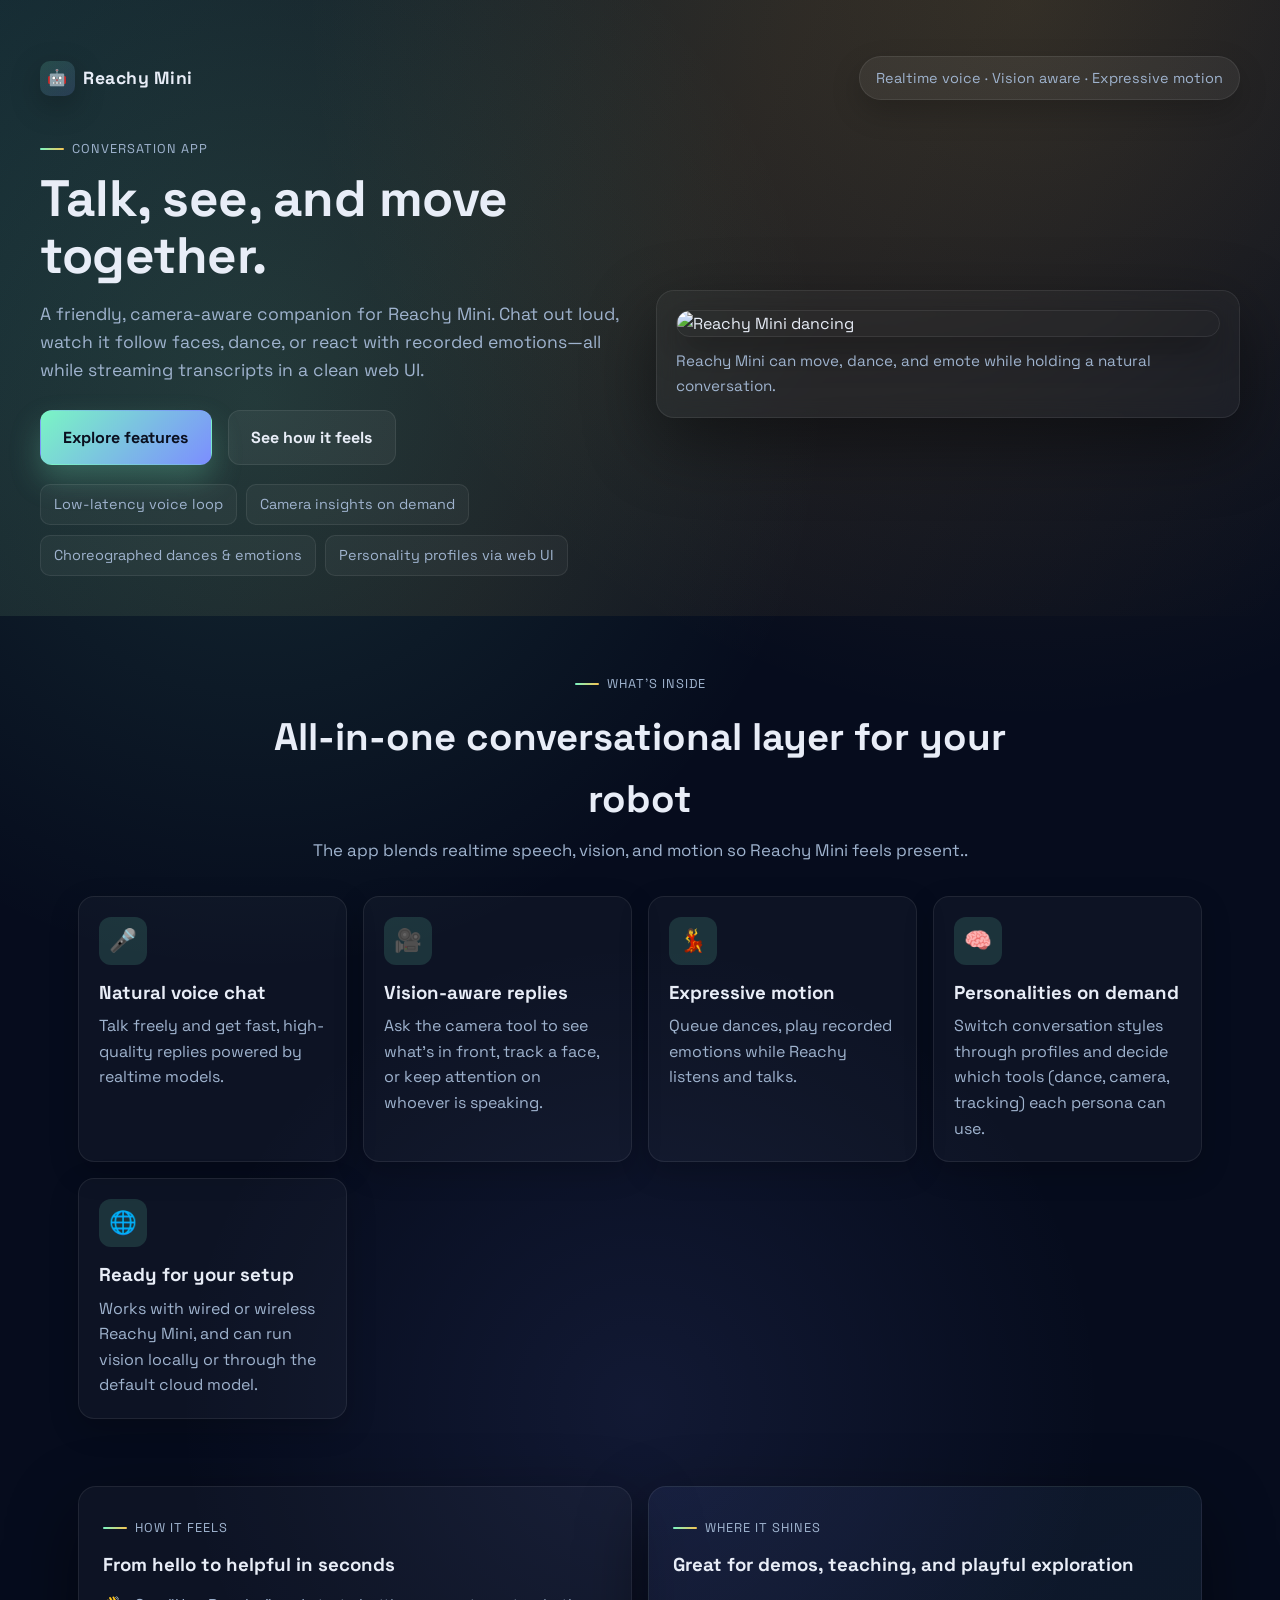
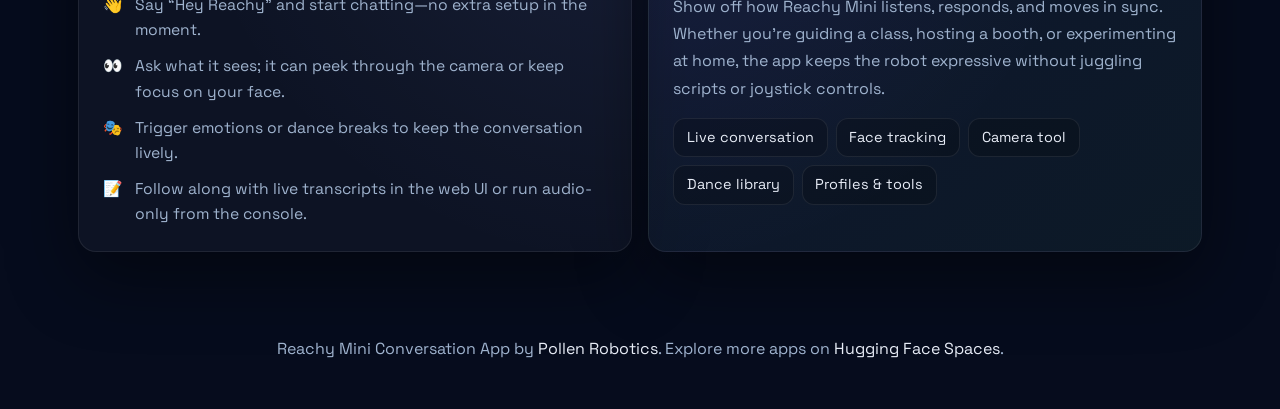
==== index.html @ 769aee8a "62 appify the demo (#122) Co-authored-by: Andres Marafioti <andimarafioti@gmail.com>" ====
<!doctype html>
<html>

<head>
	<meta charset="utf-8" />
	<meta name="viewport" content="width=device-width, initial-scale=1" />
	<title>Reachy Mini Conversation App</title>
	<link rel="preconnect" href="https://fonts.googleapis.com">
	<link rel="preconnect" href="https://fonts.gstatic.com" crossorigin>
	<link href="https://fonts.googleapis.com/css2?family=Space+Grotesk:wght@400;500;600;700&family=Manrope:wght@400;500;600&display=swap" rel="stylesheet">
	<link rel="stylesheet" href="style.css" />
</head>

<body>
	<header class="hero">
		<div class="topline">
			<div class="brand">
				<span class="logo">🤖</span>
				<span class="brand-name">Reachy Mini</span>
			</div>
			<div class="pill">Realtime voice · Vision aware · Expressive motion</div>
		</div>
		<div class="hero-grid">
			<div class="hero-copy">
				<p class="eyebrow">Conversation App</p>
				<h1>Talk, see, and move together.</h1>
				<p class="lede">
					A friendly, camera-aware companion for Reachy Mini. Chat out loud, watch it follow faces, dance, or react with recorded emotions—all while streaming transcripts in a clean web UI.
				</p>
				<div class="hero-actions">
					<a class="btn primary" href="#highlights">Explore features</a>
					<a class="btn ghost" href="#story">See how it feels</a>
				</div>
				<div class="hero-badges">
					<span>Low-latency voice loop</span>
					<span>Camera insights on demand</span>
					<span>Choreographed dances & emotions</span>
					<span>Personality profiles via web UI</span>
				</div>
			</div>
			<div class="hero-visual">
				<div class="glass-card">
					<img src="docs/assets/reachy_mini_dance.gif" alt="Reachy Mini dancing" class="hero-gif">
					<p class="caption">Reachy Mini can move, dance, and emote while holding a natural conversation.</p>
				</div>
			</div>
		</div>
	</header>

	<section id="highlights" class="section features">
		<div class="section-header">
			<p class="eyebrow">What’s inside</p>
			<h2>All-in-one conversational layer for your robot</h2>
			<p class="intro">
				The app blends realtime speech, vision, and motion so Reachy Mini feels present..
			</p>
		</div>
		<div class="feature-grid">
			<div class="feature-card">
				<span class="icon">🎤</span>
				<h3>Natural voice chat</h3>
				<p>Talk freely and get fast, high-quality replies powered by realtime models.</p>
			</div>
			<div class="feature-card">
				<span class="icon">🎥</span>
				<h3>Vision-aware replies</h3>
				<p>Ask the camera tool to see what’s in front, track a face, or keep attention on whoever is speaking.</p>
			</div>
			<div class="feature-card">
				<span class="icon">💃</span>
				<h3>Expressive motion</h3>
				<p>Queue dances, play recorded emotions while Reachy listens and talks.</p>
			</div>
			<div class="feature-card">
				<span class="icon">🧠</span>
				<h3>Personalities on demand</h3>
				<p>Switch conversation styles through profiles and decide which tools (dance, camera, tracking) each persona can use.</p>
			</div>
			<div class="feature-card">
				<span class="icon">🌐</span>
				<h3>Ready for your setup</h3>
				<p>Works with wired or wireless Reachy Mini, and can run vision locally or through the default cloud model.</p>
			</div>
		</div>
	</section>

	<section id="story" class="section story">
		<div class="story-grid">
			<div class="story-card">
				<p class="eyebrow">How it feels</p>
				<h3>From hello to helpful in seconds</h3>
				<ul class="story-list">
					<li><span>👋</span> Say “Hey Reachy” and start chatting—no extra setup in the moment.</li>
					<li><span>👀</span> Ask what it sees; it can peek through the camera or keep focus on your face.</li>
					<li><span>🎭</span> Trigger emotions or dance breaks to keep the conversation lively.</li>
					<li><span>📝</span> Follow along with live transcripts in the web UI or run audio-only from the console.</li>
				</ul>
			</div>
			<div class="story-card secondary">
				<p class="eyebrow">Where it shines</p>
				<h3>Great for demos, teaching, and playful exploration</h3>
				<p class="story-text">
					Show off how Reachy Mini listens, responds, and moves in sync. Whether you’re guiding a class, hosting a booth, or experimenting at home, the app keeps the robot expressive without juggling scripts or joystick controls.
				</p>
				<div class="chips">
					<span class="chip">Live conversation</span>
					<span class="chip">Face tracking</span>
					<span class="chip">Camera tool</span>
					<span class="chip">Dance library</span>
					<span class="chip">Profiles & tools</span>
				</div>
			</div>
		</div>
	</section>

	<footer class="footer">
		<p>
			Reachy Mini Conversation App by <a href="https://github.com/pollen-robotics" target="_blank" rel="noopener">Pollen Robotics</a>.
			Explore more apps on <a href="https://huggingface.co/spaces/pollen-robotics/Reachy_Mini_Apps" target="_blank" rel="noopener">Hugging Face Spaces</a>.
		</p>
	</footer>

</body>

</html>
---- style.css ----
:root {
	--bg: #060c1d;
	--panel: #0c172b;
	--glass: rgba(17, 27, 48, 0.7);
	--card: rgba(255, 255, 255, 0.04);
	--accent: #7af5c4;
	--accent-2: #f6c452;
	--text: #e8edf7;
	--muted: #9fb3ce;
	--border: rgba(255, 255, 255, 0.08);
	--shadow: 0 25px 70px rgba(0, 0, 0, 0.45);
	font-family: "Space Grotesk", "Manrope", system-ui, -apple-system, sans-serif;
}

* {
	margin: 0;
	padding: 0;
	box-sizing: border-box;
}

body {
	background: radial-gradient(circle at 20% 20%, rgba(122, 245, 196, 0.12), transparent 30%),
		radial-gradient(circle at 80% 0%, rgba(246, 196, 82, 0.14), transparent 32%),
		radial-gradient(circle at 50% 70%, rgba(124, 142, 255, 0.1), transparent 30%),
		var(--bg);
	color: var(--text);
	min-height: 100vh;
	line-height: 1.6;
	padding-bottom: 3rem;
}

a {
	color: inherit;
	text-decoration: none;
}

.hero {
	padding: 3.5rem clamp(1.5rem, 3vw, 3rem) 2.5rem;
	position: relative;
	overflow: hidden;
}

.hero::after {
	content: "";
	position: absolute;
	inset: 0;
	background: linear-gradient(120deg, rgba(122, 245, 196, 0.12), rgba(246, 196, 82, 0.08), transparent);
	pointer-events: none;
}

.topline {
	display: flex;
	align-items: center;
	justify-content: space-between;
	max-width: 1200px;
	margin: 0 auto 2rem;
	position: relative;
	z-index: 2;
}

.brand {
	display: flex;
	align-items: center;
	gap: 0.5rem;
	font-weight: 700;
	letter-spacing: 0.5px;
	color: var(--text);
}

.logo {
	display: inline-flex;
	align-items: center;
	justify-content: center;
	width: 2.2rem;
	height: 2.2rem;
	border-radius: 10px;
	background: linear-gradient(145deg, rgba(122, 245, 196, 0.15), rgba(124, 142, 255, 0.15));
	box-shadow: 0 10px 30px rgba(0, 0, 0, 0.25);
}

.brand-name {
	font-size: 1.1rem;
}

.pill {
	background: rgba(255, 255, 255, 0.06);
	border: 1px solid var(--border);
	padding: 0.6rem 1rem;
	border-radius: 999px;
	color: var(--muted);
	font-size: 0.9rem;
	box-shadow: 0 12px 30px rgba(0, 0, 0, 0.2);
}

.hero-grid {
	display: grid;
	grid-template-columns: repeat(auto-fit, minmax(320px, 1fr));
	gap: clamp(1.5rem, 2.5vw, 2.5rem);
	max-width: 1200px;
	margin: 0 auto;
	position: relative;
	z-index: 2;
	align-items: center;
}

.hero-copy h1 {
	font-size: clamp(2.6rem, 4vw, 3.6rem);
	margin-bottom: 1rem;
	line-height: 1.1;
	letter-spacing: -0.5px;
}

.eyebrow {
	display: inline-flex;
	align-items: center;
	gap: 0.5rem;
	text-transform: uppercase;
	letter-spacing: 1px;
	font-size: 0.8rem;
	color: var(--muted);
	margin-bottom: 0.75rem;
}

.eyebrow::before {
	content: "";
	display: inline-block;
	width: 24px;
	height: 2px;
	background: linear-gradient(90deg, var(--accent), var(--accent-2));
	border-radius: 999px;
}

.lede {
	font-size: 1.1rem;
	color: var(--muted);
	max-width: 620px;
}

.hero-actions {
	display: flex;
	gap: 1rem;
	align-items: center;
	margin: 1.6rem 0 1.2rem;
	flex-wrap: wrap;
}

.btn {
	display: inline-flex;
	align-items: center;
	justify-content: center;
	gap: 0.6rem;
	padding: 0.85rem 1.4rem;
	border-radius: 12px;
	font-weight: 700;
	border: 1px solid transparent;
	cursor: pointer;
	transition: transform 0.2s ease, box-shadow 0.2s ease, background 0.2s ease, border-color 0.2s ease;
}

.btn.primary {
	background: linear-gradient(135deg, #7af5c4, #7c8eff);
	color: #0a0f1f;
	box-shadow: 0 15px 30px rgba(122, 245, 196, 0.25);
}

.btn.primary:hover {
	transform: translateY(-2px);
	box-shadow: 0 25px 45px rgba(122, 245, 196, 0.35);
}

.btn.ghost {
	background: rgba(255, 255, 255, 0.05);
	border-color: var(--border);
	color: var(--text);
}

.btn.ghost:hover {
	border-color: rgba(255, 255, 255, 0.3);
	transform: translateY(-2px);
}

.btn.wide {
	width: 100%;
	justify-content: center;
}

.hero-badges {
	display: flex;
	flex-wrap: wrap;
	gap: 0.6rem;
	color: var(--muted);
	font-size: 0.9rem;
}

.hero-badges span {
	padding: 0.5rem 0.8rem;
	border-radius: 10px;
	border: 1px solid var(--border);
	background: rgba(255, 255, 255, 0.04);
}

.hero-visual .glass-card {
	background: rgba(255, 255, 255, 0.03);
	border: 1px solid var(--border);
	border-radius: 18px;
	padding: 1.2rem;
	box-shadow: var(--shadow);
	backdrop-filter: blur(10px);
}

.hero-gif {
	width: 100%;
	display: block;
	border-radius: 14px;
	border: 1px solid var(--border);
	box-shadow: 0 12px 35px rgba(0, 0, 0, 0.35);
}

.caption {
	margin-top: 0.75rem;
	color: var(--muted);
	font-size: 0.95rem;
}

.section {
	max-width: 1200px;
	margin: 0 auto;
	padding: clamp(2rem, 4vw, 3.5rem) clamp(1.5rem, 3vw, 3rem);
}

.section-header {
	text-align: center;
	max-width: 780px;
	margin: 0 auto 2rem;
}

.section-header h2 {
	font-size: clamp(2rem, 3vw, 2.6rem);
	margin-bottom: 0.5rem;
}

.intro {
	color: var(--muted);
	font-size: 1.05rem;
}

.feature-grid {
	display: grid;
	grid-template-columns: repeat(auto-fit, minmax(240px, 1fr));
	gap: 1rem;
}

.feature-card {
	background: rgba(255, 255, 255, 0.03);
	border: 1px solid var(--border);
	border-radius: 16px;
	padding: 1.25rem;
	box-shadow: 0 10px 30px rgba(0, 0, 0, 0.2);
	transition: transform 0.2s ease, border-color 0.2s ease, box-shadow 0.2s ease;
}

.feature-card:hover {
	transform: translateY(-4px);
	border-color: rgba(122, 245, 196, 0.3);
	box-shadow: 0 18px 40px rgba(0, 0, 0, 0.3);
}

.feature-card .icon {
	width: 48px;
	height: 48px;
	border-radius: 12px;
	display: grid;
	place-items: center;
	background: rgba(122, 245, 196, 0.14);
	margin-bottom: 0.8rem;
	font-size: 1.4rem;
}

.feature-card h3 {
	margin-bottom: 0.35rem;
}

.feature-card p {
	color: var(--muted);
}

.story {
	padding-top: 1rem;
}

.story-grid {
	display: grid;
	grid-template-columns: repeat(auto-fit, minmax(280px, 1fr));
	gap: 1rem;
}

.story-card {
	background: rgba(255, 255, 255, 0.03);
	border: 1px solid var(--border);
	border-radius: 18px;
	padding: 1.5rem;
	box-shadow: var(--shadow);
}

.story-card.secondary {
	background: linear-gradient(145deg, rgba(124, 142, 255, 0.08), rgba(122, 245, 196, 0.06));
}

.story-card h3 {
	margin-bottom: 0.8rem;
}

.story-list {
	list-style: none;
	display: grid;
	gap: 0.7rem;
	color: var(--muted);
	font-size: 0.98rem;
}

.story-list li {
	display: flex;
	gap: 0.7rem;
	align-items: flex-start;
}

.story-text {
	color: var(--muted);
	line-height: 1.7;
	margin-bottom: 1rem;
}

.chips {
	display: flex;
	flex-wrap: wrap;
	gap: 0.5rem;
}

.chip {
	padding: 0.45rem 0.8rem;
	border-radius: 12px;
	background: rgba(0, 0, 0, 0.2);
	border: 1px solid var(--border);
	color: var(--text);
	font-size: 0.9rem;
}

.footer {
	text-align: center;
	color: var(--muted);
	padding: 2rem 1.5rem 0;
}

.footer a {
	color: var(--text);
	border-bottom: 1px solid transparent;
}

.footer a:hover {
	border-color: rgba(255, 255, 255, 0.5);
}

@media (max-width: 768px) {
	.hero {
		padding-top: 2.5rem;
	}

	.topline {
		flex-direction: column;
		gap: 0.8rem;
		align-items: flex-start;
	}

	.hero-actions {
		width: 100%;
	}

	.btn {
		width: 100%;
		justify-content: center;
	}

	.hero-badges {
		gap: 0.4rem;
	}
}
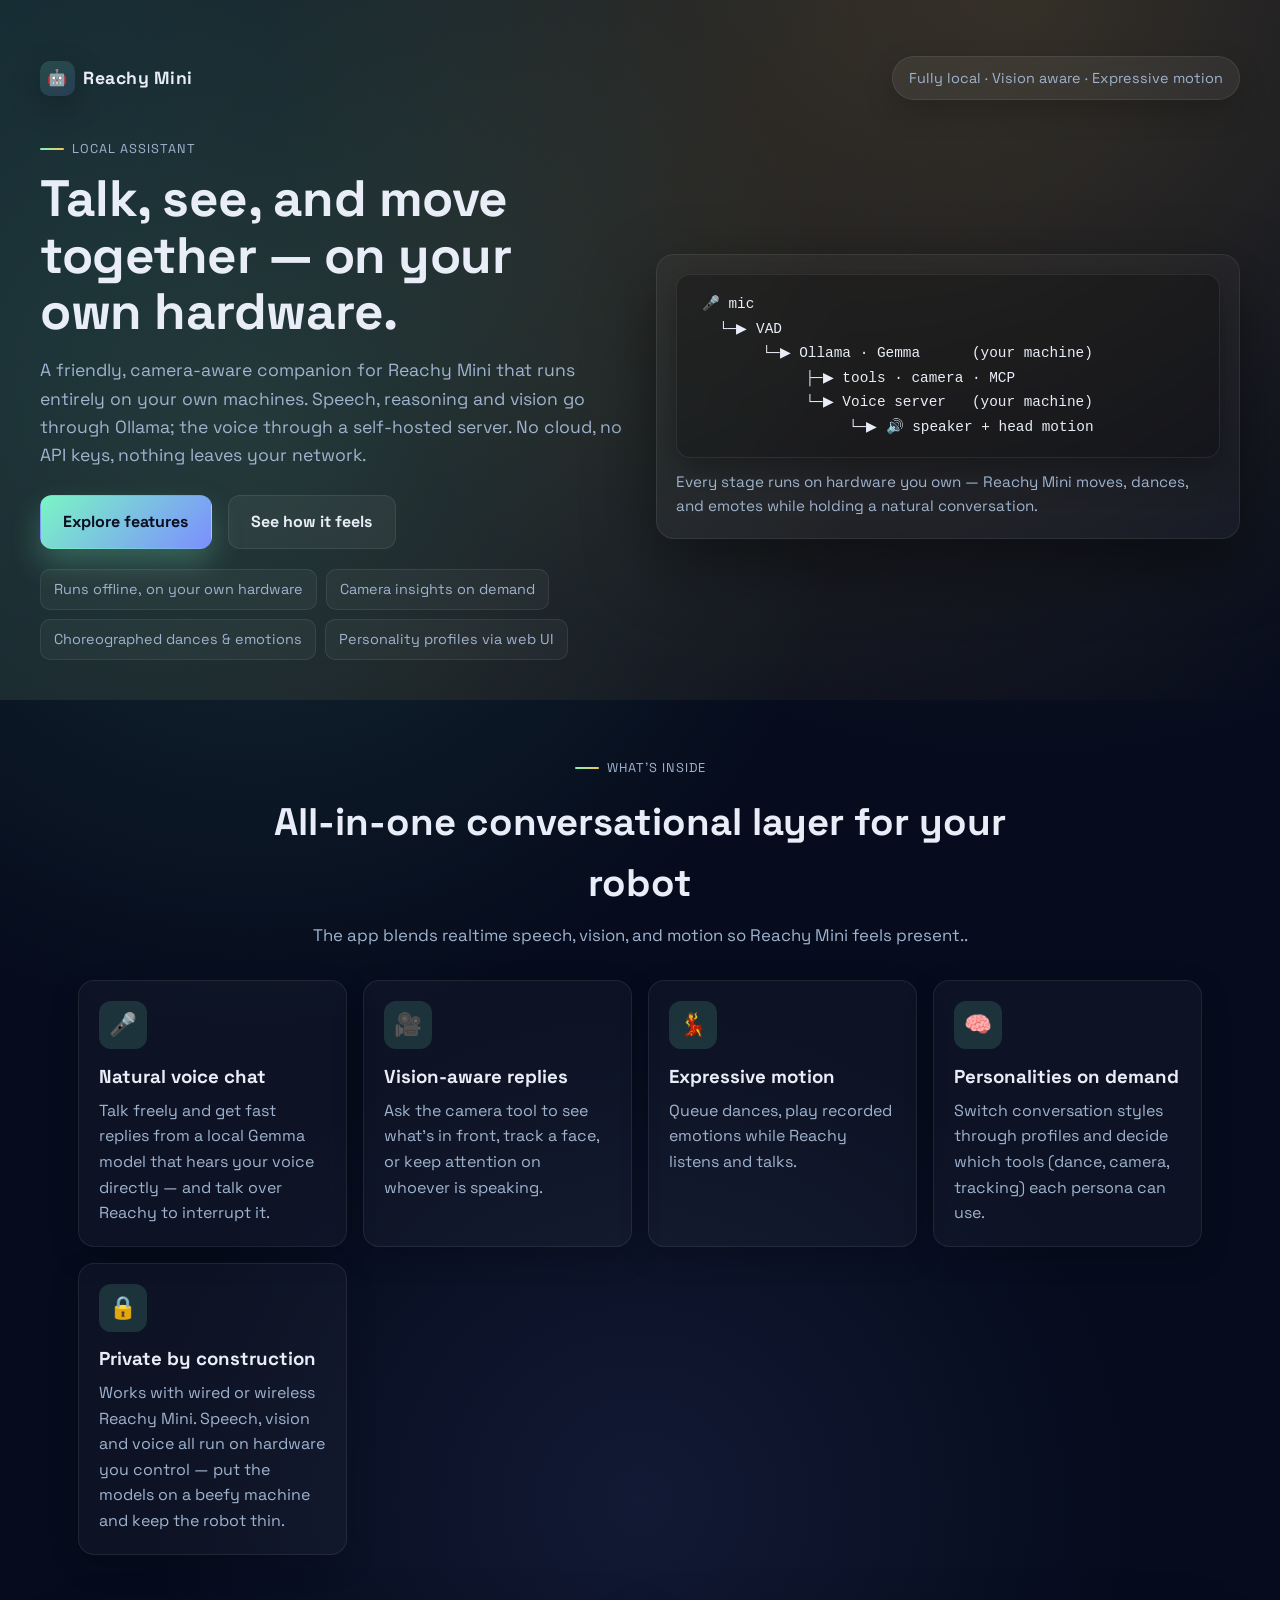
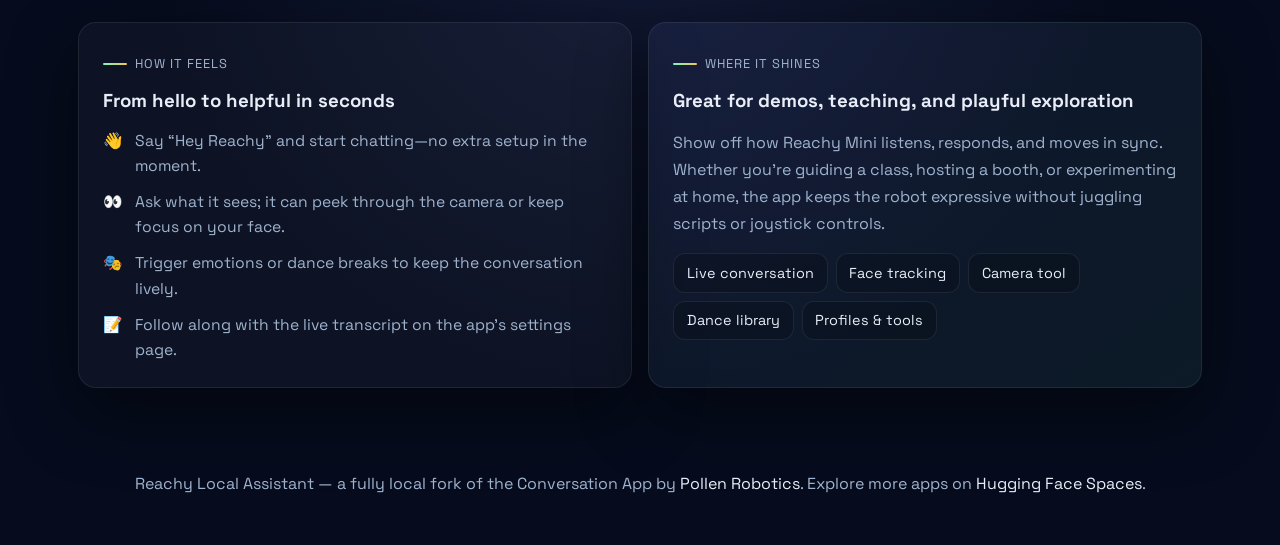
==== commit 7cc271a2: "docs: add SETUP.md; correct Piper, Gradio and dashboard references The docs described an app that no" ====
--- a/index.html
+++ b/index.html
@@ -4,7 +4,7 @@
 <head>
 	<meta charset="utf-8" />
 	<meta name="viewport" content="width=device-width, initial-scale=1" />
-	<title>Reachy Mini Conversation App</title>
+	<title>Reachy Local Assistant</title>
 	<link rel="preconnect" href="https://fonts.googleapis.com">
 	<link rel="preconnect" href="https://fonts.gstatic.com" crossorigin>
 	<link href="https://fonts.googleapis.com/css2?family=Space+Grotesk:wght@400;500;600;700&family=Manrope:wght@400;500;600&display=swap" rel="stylesheet">
@@ -18,21 +18,21 @@
 				<span class="logo">🤖</span>
 				<span class="brand-name">Reachy Mini</span>
 			</div>
-			<div class="pill">Realtime voice · Vision aware · Expressive motion</div>
+			<div class="pill">Fully local · Vision aware · Expressive motion</div>
 		</div>
 		<div class="hero-grid">
 			<div class="hero-copy">
-				<p class="eyebrow">Conversation App</p>
-				<h1>Talk, see, and move together.</h1>
+				<p class="eyebrow">Local Assistant</p>
+				<h1>Talk, see, and move together — on your own hardware.</h1>
 				<p class="lede">
-					A friendly, camera-aware companion for Reachy Mini. Chat out loud, watch it follow faces, dance, or react with recorded emotions—all while streaming transcripts in a clean web UI.
+					A friendly, camera-aware companion for Reachy Mini that runs entirely on your own machines. Speech, reasoning and vision go through Ollama; the voice through a self-hosted server. No cloud, no API keys, nothing leaves your network.
 				</p>
 				<div class="hero-actions">
 					<a class="btn primary" href="#highlights">Explore features</a>
 					<a class="btn ghost" href="#story">See how it feels</a>
 				</div>
 				<div class="hero-badges">
-					<span>Low-latency voice loop</span>
+					<span>Runs offline, on your own hardware</span>
 					<span>Camera insights on demand</span>
 					<span>Choreographed dances & emotions</span>
 					<span>Personality profiles via web UI</span>
@@ -40,8 +40,14 @@
 			</div>
 			<div class="hero-visual">
 				<div class="glass-card">
-					<img src="docs/assets/reachy_mini_dance.gif" alt="Reachy Mini dancing" class="hero-gif">
-					<p class="caption">Reachy Mini can move, dance, and emote while holding a natural conversation.</p>
+					<pre class="stack-diagram" aria-label="Local pipeline diagram">
+ 🎤 mic
+   └─▶ VAD
+        └─▶ Ollama · Gemma      (your machine)
+             ├─▶ tools · camera · MCP
+             └─▶ Voice server   (your machine)
+                  └─▶ 🔊 speaker + head motion</pre>
+					<p class="caption">Every stage runs on hardware you own — Reachy Mini moves, dances, and emotes while holding a natural conversation.</p>
 				</div>
 			</div>
 		</div>
@@ -59,7 +65,7 @@
 			<div class="feature-card">
 				<span class="icon">🎤</span>
 				<h3>Natural voice chat</h3>
-				<p>Talk freely and get fast, high-quality replies powered by realtime models.</p>
+				<p>Talk freely and get fast replies from a local Gemma model that hears your voice directly — and talk over Reachy to interrupt it.</p>
 			</div>
 			<div class="feature-card">
 				<span class="icon">🎥</span>
@@ -77,9 +83,9 @@
 				<p>Switch conversation styles through profiles and decide which tools (dance, camera, tracking) each persona can use.</p>
 			</div>
 			<div class="feature-card">
-				<span class="icon">🌐</span>
-				<h3>Ready for your setup</h3>
-				<p>Works with wired or wireless Reachy Mini, and can run vision locally or through the default cloud model.</p>
+				<span class="icon">🔒</span>
+				<h3>Private by construction</h3>
+				<p>Works with wired or wireless Reachy Mini. Speech, vision and voice all run on hardware you control — put the models on a beefy machine and keep the robot thin.</p>
 			</div>
 		</div>
 	</section>
@@ -93,7 +99,7 @@
 					<li><span>👋</span> Say “Hey Reachy” and start chatting—no extra setup in the moment.</li>
 					<li><span>👀</span> Ask what it sees; it can peek through the camera or keep focus on your face.</li>
 					<li><span>🎭</span> Trigger emotions or dance breaks to keep the conversation lively.</li>
-					<li><span>📝</span> Follow along with live transcripts in the web UI or run audio-only from the console.</li>
+					<li><span>📝</span> Follow along with the live transcript on the app's settings page.</li>
 				</ul>
 			</div>
 			<div class="story-card secondary">
@@ -115,7 +121,7 @@
 
 	<footer class="footer">
 		<p>
-			Reachy Mini Conversation App by <a href="https://github.com/pollen-robotics" target="_blank" rel="noopener">Pollen Robotics</a>.
+			Reachy Local Assistant — a fully local fork of the Conversation App by <a href="https://github.com/pollen-robotics" target="_blank" rel="noopener">Pollen Robotics</a>.
 			Explore more apps on <a href="https://huggingface.co/spaces/pollen-robotics/Reachy_Mini_Apps" target="_blank" rel="noopener">Hugging Face Spaces</a>.
 		</p>
 	</footer>
--- a/style.css
+++ b/style.css
@@ -208,12 +208,20 @@
 	backdrop-filter: blur(10px);
 }
 
-.hero-gif {
+.stack-diagram {
 	width: 100%;
+	margin: 0;
 	display: block;
+	overflow-x: auto;
+	padding: 1.1rem 1rem;
 	border-radius: 14px;
 	border: 1px solid var(--border);
+	background: rgba(0, 0, 0, 0.28);
 	box-shadow: 0 12px 35px rgba(0, 0, 0, 0.35);
+	font-family: ui-monospace, SFMono-Regular, Menlo, monospace;
+	font-size: clamp(0.72rem, 1.15vw, 0.9rem);
+	line-height: 1.7;
+	white-space: pre;
 }
 
 .caption {
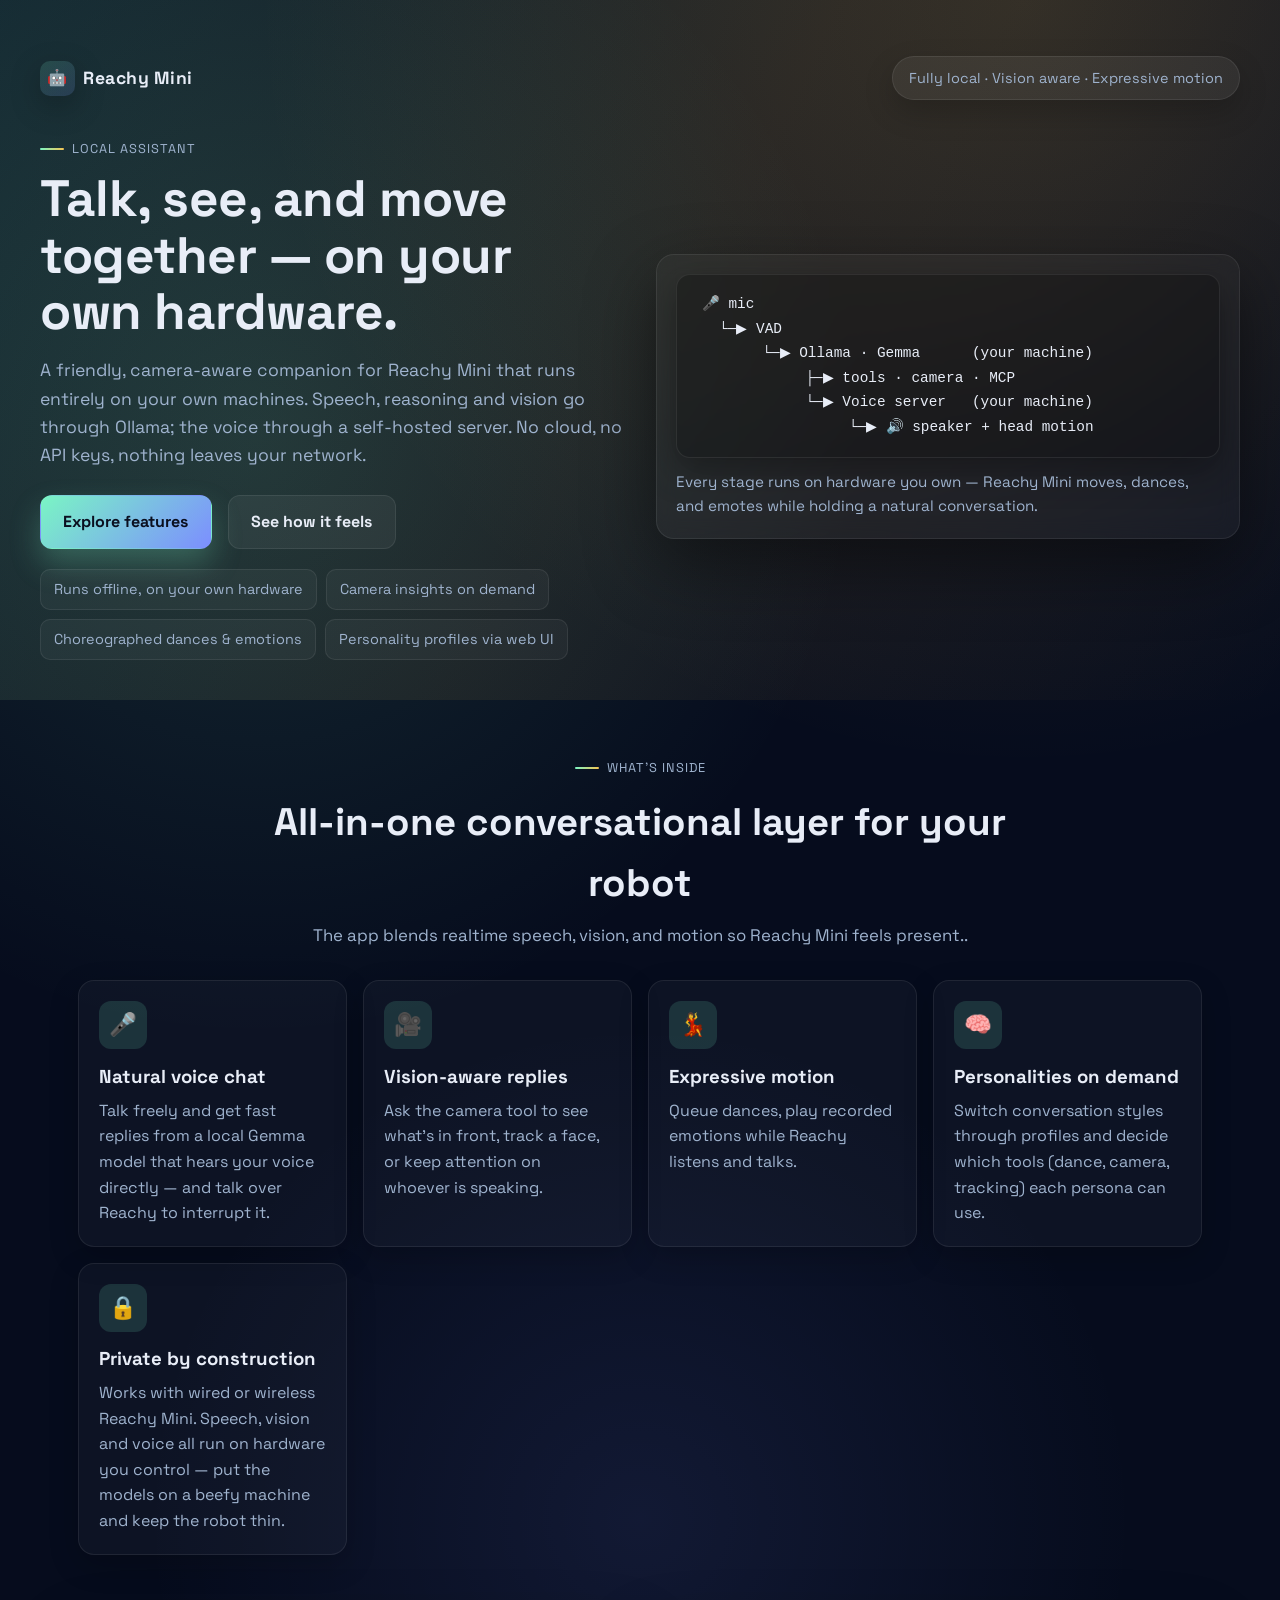
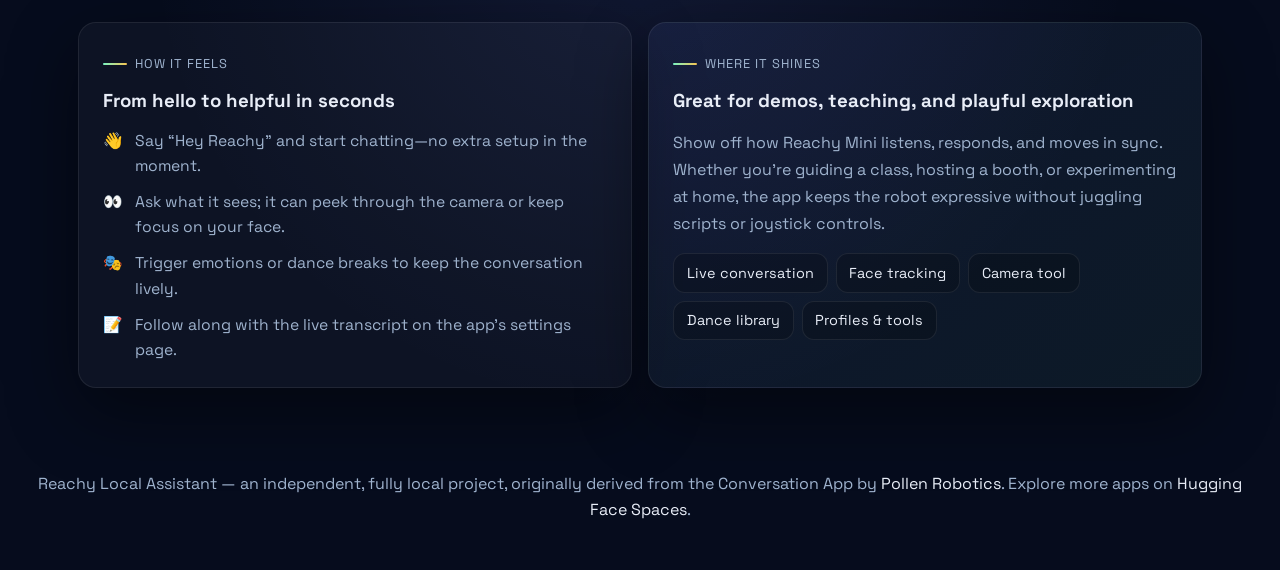
==== commit 012d86d8: "docs: describe the project as independent, not a fork Pollen's conversation app shares no git ancest" ====
--- a/index.html
+++ b/index.html
@@ -121,7 +121,7 @@
 
 	<footer class="footer">
 		<p>
-			Reachy Local Assistant — a fully local fork of the Conversation App by <a href="https://github.com/pollen-robotics" target="_blank" rel="noopener">Pollen Robotics</a>.
+			Reachy Local Assistant — an independent, fully local project, originally derived from the Conversation App by <a href="https://github.com/pollen-robotics" target="_blank" rel="noopener">Pollen Robotics</a>.
 			Explore more apps on <a href="https://huggingface.co/spaces/pollen-robotics/Reachy_Mini_Apps" target="_blank" rel="noopener">Hugging Face Spaces</a>.
 		</p>
 	</footer>
